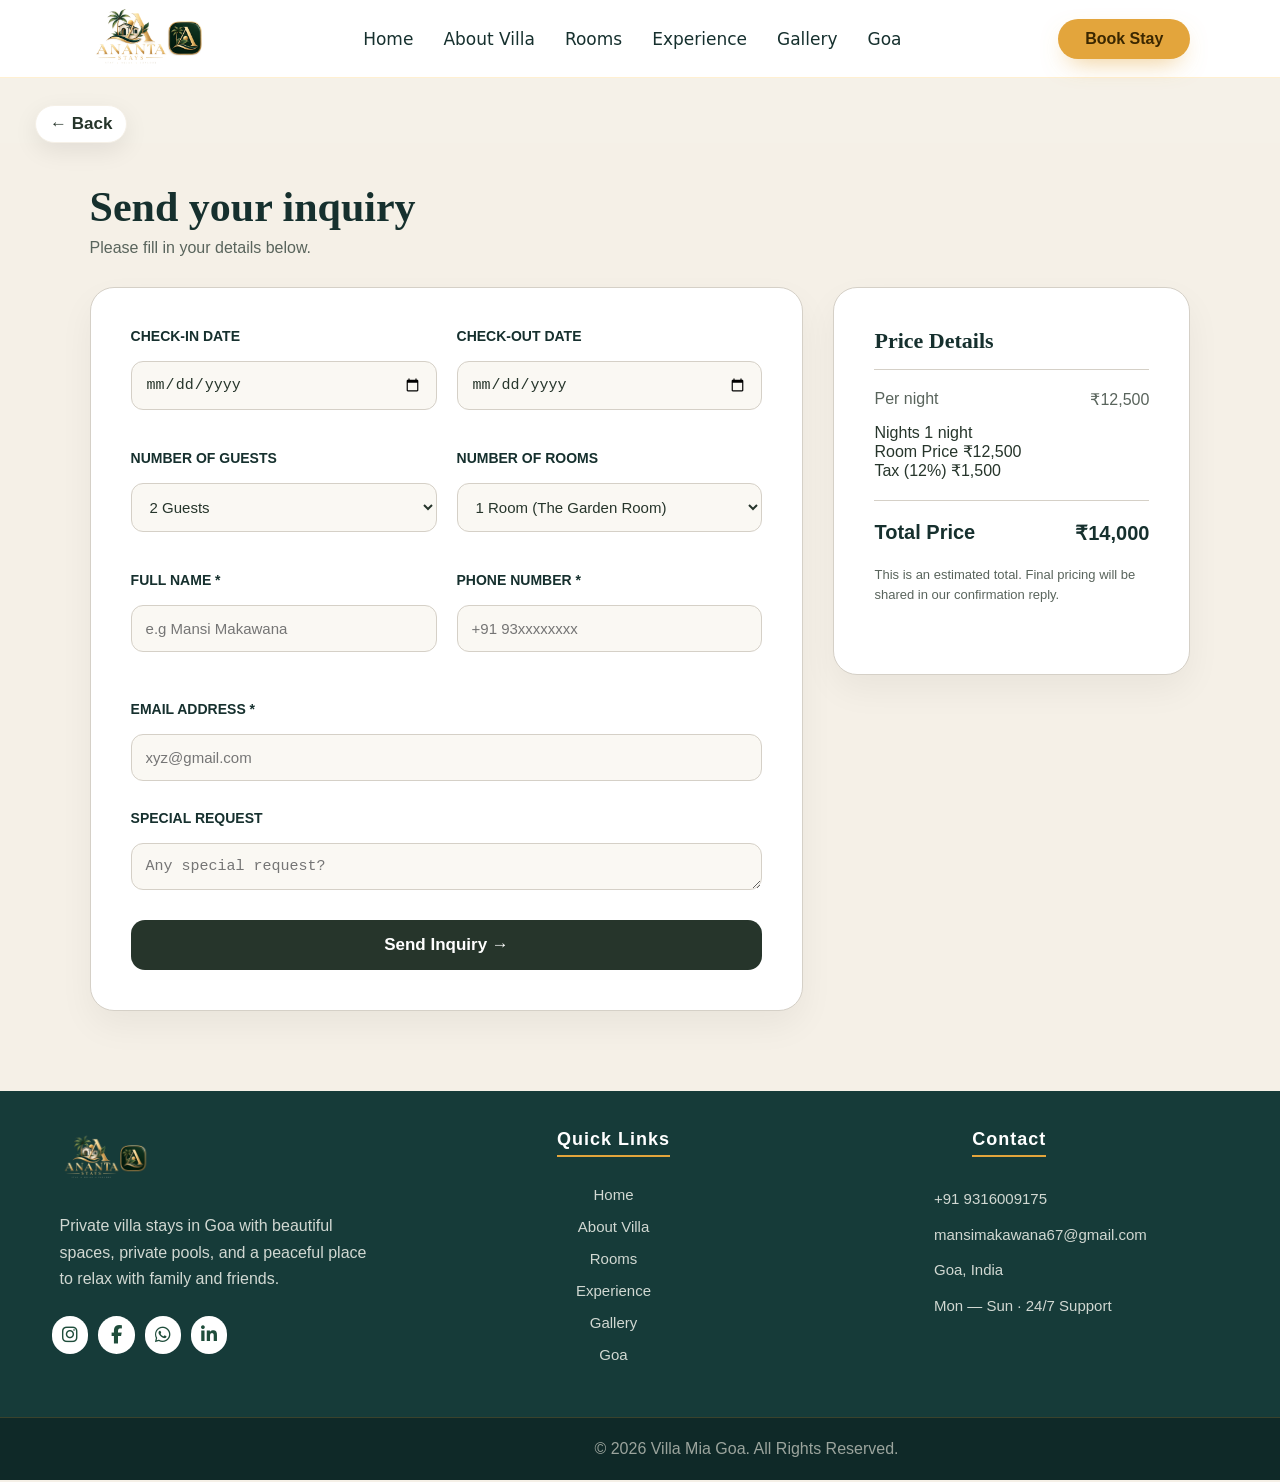
==== booking.html @ 7bd2b49d "link" ====
<!DOCTYPE html>
<html lang="en">

<head>
    <meta charset="UTF-8">
    <meta name="viewport" content="width=device-width, initial-scale=1.0">
    <link rel="stylesheet" href="https://cdnjs.cloudflare.com/ajax/libs/font-awesome/6.5.2/css/all.min.css">
    <link rel="stylesheet" href="style.css">
    <title>Booking</title>
    <style>
        body {

            background-color: F5F1E8;


        }

        .back {
            background-color: var(--color6);
            color: var(--color2);
            font-weight: bold;
            margin: 0px 25px;
            font-size: 17px;
            display: inline-flex;
            gap: 6px;
            padding: 8px 14px;
            border-radius: 100px;
            border: 1px solid var(--color1);
            box-shadow: 0 8px 25px rgba(0, 0, 0, 0.08);
            transition: 0.3s ease;
            margin: 27px 35px 0 35px;

        }

        .back:hover {
            transform: translateY(-4px);
        }


        .inquiry {
            display: grid;
            grid-template-columns: 2fr 1fr;
            gap: 30px;
        }

        .inquiry-con {

            max-width: 1400px;
            margin: 40px auto 80px;
            padding: 0 7%;
        }

        .inquiry-con h2 {
            font-family: Georgia, serif;
            font-size: 42px;
            color: var(--color24);
            margin-bottom: 8px;
        }

        .inquiry-con p {
            color: var(--color5);
            font-size: 16px;
            padding-bottom: 30px;
        }

        .right,
        .inquiry-btn {
            background: var(--color6);
            padding: 40px;
            border-radius: 24px;
            border: 1px solid var(--color17);
            box-shadow: 0 15px 35px rgba(0, 0, 0, 0.05);
            box-sizing: border-box;
        }

        .form-btn {
            display: grid;
            grid-template-columns: 1fr 1fr;
            gap: 20px;
            margin-bottom: 20px;
            /* align-items: start; */
        }


        .form-group {
            display: flex;
            flex-direction: column;
            gap: 8px;
            margin-bottom: 20px;
        }

        .form-group label {
            font-size: 14px;
            font-weight: 600;
            color: var(--color24);
            font-family: Inter, sans-serif;
        }

        .form-group input,
        .form-group select,
        .form-group textarea {
            width: 100%;
            padding: 14px;
            border: 1px solid var(--color17);
            background: var(--color18);
            border-radius: 12px;
            font-size: 15px;
            outline: none;
            color: var(--color2);
            box-sizing: border-box;
        }

        .submit-btn {
            width: 100%;
            padding: 15px;
            background-color: var(--color2);
            color: white;
            border: none;
            border-radius: 14px;
            font-size: 17px;
            font-weight: 700;
            cursor: pointer;
            transition: 0.3s;
            margin-top: 10px;
        }

        .submit-btn:hover {
            background-color: var(--color27);
        }

        .right h3 {
            font-family: Georgia, serif;
            font-size: 22px;
            color: var(--color24);
            margin-bottom: 20px;
            border-bottom: 1px solid var(--color17);
            padding-bottom: 15px;

        }

        .price-btn {
            display: flex;
            justify-content: space-between;
            margin-bottom: 15px;
            font-size: 16px;
            color: var(--color5);
        }

        .price-total {
            display: flex;
            justify-content: space-between;
            margin-top: 20px;
            padding-top: 20px;
            border-top: 1px solid var(--color17);
            font-size: 20px;
            font-weight: 700;
            color: var(--color24);
        }
    </style>
</head>


<body>
    <nav>
        <!-- ==========Navbar=========== -->
        <div class="logo">
            <img src="image/logo.png" alt="">
        </div>
        <ul>

            <li><a href="#home">Home</a></li>
            <li><a href="#story">About Villa</a></li>
            <li><a href="#room">Rooms</a></li>
            <li><a href="#experience">Experience</a></li>
            <li><a href="#gallery">Gallery</a></li>
            <li><a href="#goa">Goa</a></li>

        </ul>

        <a href="#booking" class="book-btn">
            Book Stay
        </a>

    </nav>

    <div style="background-color:#F5F1E8;;">
        <a class="back" href="javascript:history.back()">←
            Back</a>
    </div>
    <!-- <a href="javascript:history.back()"
        style="text-decoration: none; color: var(--color26); font-weight: bold; font-family: Inter, sans-serif;">
        ← Back
    </a> -->
    <section class="inquiry-con">
        <h2>Send your inquiry</h2>
        <p>Please fill in your details below.</p>
        <div class="inquiry">
            <div class="inquiry-btn">
                <form class="booking-btn">
                    <div class="form-btn">
                        <div class="form-group">
                            <label>Check-in date</label>
                            <input type="date" id="checkin" name="checkin">
                        </div>

                        <div class="form-group">
                            <label>Check-out date</label>
                            <input type="date" id="checkout" name="checkout">
                        </div>

                    </div>

                    <div class="form-btn">

                        <div class="form-group">
                            <label>Number of guests</label>
                            <select id="guests">
                                <option>1 Guest</option>
                                <option selected>2 Guests</option>
                                <option>3 Guests</option>
                                <option>4 Guests</option>
                            </select>
                        </div>
                        <div class="form-group">
                            <label>Number of rooms</label>

                            <select id="rooms">
                                <option value="garden" selected>1 Room (The Garden Room)</option>
                                <option value="pool">Private Pool & Garden</option>
                                <option value="villa">Romini Luxe Villa</option>
                            </select>
                        </div>
                    </div>

                    <div class="form-btn">
                        <div class="form-group">
                            <label>Full Name *</label>
                            <label><input id="name" type="text" placeholder="e.g Mansi Makawana"></label>
                        </div>
                        <div class="form-group">
                            <label>Phone Number *</label>
                            <label><input id="phone" type="text" placeholder="+91 93xxxxxxxx"></label>
                        </div>
                    </div>


                    <div class=" form-group">
                        <label>Email Address *</label>
                        <label><input id="mail" type="text" placeholder="xyz@gmail.com"></label>
                    </div>


                    <div class="form-group">
                        <label>Special Request</label>
                        <textarea id="request" rows="1" placeholder="Any special request?"></textarea>
                    </div>
                    <button type="submit" class="submit-btn booking-submit">Send Inquiry →</button>
                    <!-- <button type="submit" class="booking-submit"> -->
                    <!-- Send Inquiry → -->
                    <!-- <i class="fa-solid fa-arrow-right"></i> -->
                    </button>
                </form>

            </div>



            <div>
                <div class="right">
                    <h3>Price Details</h3>

                    <div class="price-btn">
                        <span>Per night</span>
                        <span id="per-night-price">₹12,500</span>
                    </div>

                    <div class="price-line">
                        <span>Nights</span>
                        <span>1 night</span>
                    </div>
                    <div class="price-line">
                        <span>Room Price</span>
                        <span id="subtotal-price">₹12,500</span>
                    </div>

                    <div class="price-line">
                        <span>Tax (12%)</span>
                        <span id="tax-price">₹1,500</span>
                    </div>

                    <div class="price-total">
                        <span>Total Price</span>
                        <span id="total-price" style="color:var(--color24);">₹14,000</span>
                    </div>

                    <p style="font-size: 13px; color: var(--color5); margin-top: 20px; line-height: 1.5;">
                        This is an estimated total. Final pricing will be shared in our confirmation reply.
                    </p>

                </div>
            </div>

    </section>



    <footer class="site-footer">
        <div class="footer-container">

            <div class="footer-col">
                <img src="image/logo.png" alt="" class="lo">

                <p style="padding: 1% 0 0 10%; line-height:1.65; font-size: 16px; width: 92%; text-align: start;">
                    Private villa stays in Goa with beautiful spaces, private pools, and a peaceful place to relax with
                    family and friends.</p>
                <div class="icon">
                    <a href="#"><i class="fa-brands fa-instagram"></i></a>
                    <a href="#" style="padding: 10px 13px;"><i class="fa-brands fa-facebook-f"></i></a>
                    <a href="#"><i class="fa-brands fa-whatsapp"></i></a>
                    <a href="#"><i class="fa-brands fa-linkedin-in"></i></a>
                </div>
            </div>





            <div class="footer-col">
                <h4>Quick Links</h4>
                <ul>
                    <li><a href="#home">Home</a></li>
                    <li><a href="#story">About Villa</a></li>
                    <li><a href="#room">Rooms</a></li>
                    <li><a href="#experience">Experience</a></li>
                    <li><a href="#gallery">Gallery</a></li>
                    <li><a href="#goa">Goa</a></li>
                </ul>
            </div>

            <div class="footer-col">
                <h4>Contact</h4>

                <p style="padding-top: 13px;"> +91 9316009175</p>
                <p> mansimakawana67@gmail.com</p>
                <p> Goa, India</p>
                <p>Mon — Sun · 24/7 Support</p>
            </div>
        </div>

        <div class="footer-bottom">
            <p>&copy; 2026 Villa Mia Goa. All Rights Reserved.</p>
        </div>
    </footer>
    <script src="script.js"></script>
    <script>
        const roomSelect = document.getElementById('rooms');
        const perNightEl = document.getElementById('per-night-price');
        const subtotalEl = document.getElementById('subtotal-price');
        const taxEl = document.getElementById('tax-price');
        const totalEl = document.getElementById('total-price');
        function updatePrice(type) {

            let price = 12500;
            let tax = 1500;
            let total = 14000;

            if (type === 'pool') {
                price = 16500;
                tax = 1980;
                total = 18480;
                roomSelect.value = 'pool';
            } else if (type === 'villa') {
                price = 22000;
                tax = 2640;
                total = 24640;
                roomSelect.value = 'villa';
            } else {
                roomSelect.value = 'garden';
            }
            perNightEl.innerText = '₹' + price.toLocaleString('en-IN');
            subtotalEl.innerText = '₹' + price.toLocaleString('en-IN');
            taxEl.innerText = '₹' + tax.toLocaleString('en-IN');
            totalEl.innerText = '₹' + total.toLocaleString('en-IN');
        }
        const urlParams = new URLSearchParams(window.location.search);
        const roomType = urlParams.get('room');
        if (roomType) {
            updatePrice(roomType);
        }
        roomSelect.addEventListener('change', function () {
            updatePrice(this.value);
        });
    </script>
</body>

</html>
---- style.css ----
:root {
       --color1: #f5f0e7;
       /* --color1: #ddd8ce; */
       --color2: #26352b;
       --color3: inherit;
       --color4: #fff0d2;
       --color5: #59645c;
       --color6: white;
       --color7: #075f60;

       --color8: rgb(242, 193, 78);
       --color9: #d1d8d2;
       --color10: #0f2928;
       --color11: #9ba49d;
       --color12: #687269;
       --color13: #aeb7af;
       --color14: #cbd1cb;
       --color15: #d8cdbb;
       --color16: #566056;
       --color17: #d5d0c7;
       --color18: #faf8f3;
       --color19: #18221c;
       --color20: #b9c1ba;
       --color21: #465047;
       --color22: #89938b;

       --color23: rgb(255, 255, 255);
       --color24: rgb(22, 48, 46);
       --color25: rgb(58, 39, 0);
       --color26: #e3a53c;
       --color27: #0D7377;
       --color28: #163b39;
       --color29: rgba(227, 165, 60, .7);
       --color30: #f5ecdc;
       --color31: #1f4d3b;
       --color32: #10B981;
       --color33: #E8DFC9;
       --Weight1: 500;
       --Weight2: 700;
       --Weight3: 600;
       --Weight4: 400;



   }

   * {
       margin: 0;
       padding: 0;
       box-sizing: border-box;

   }

   html {
       scroll-behavior: smooth;
   }

   body {
       font-family: Arial, sans-serif;
       background: var(--color1);
       color: var(--color2);
   }

   /* ======================================================= */
   img {
       width: 100%;
       display: block;
       object-fit: cover;
   }

   a {
       text-decoration: none;
       color: var(--color24);

   }

   nav {
       height: 78px;
       display: flex;
       align-items: center;
       justify-content: space-between;
       padding: 0 7%;
       background: var(--color6);
       border-bottom: 1px solid var(--color4);
       position: relative;
       position: sticky;
       top: 0;
       z-index: 1000;
   }

   .logo {
       font-family: Georgia, serif;
       font-size: 25px;
       letter-spacing: 2px;
   }

   nav ul {
       display: flex;
       gap: 30px;
       list-style: none;

   }

   nav ul a {
       font-size: 17px;
       font-weight: 500;
       transition: 0.3s;
       font-family: Inter, system-ui, sans-serif;

   }

   nav ul a:hover {
       opacity: 0.55;
   }

   .logo {
       width: 117px;
   }

   /* ======================================================= */
   .book-btn {
       display: inline-block;
       padding: 11px 27px;
       border-radius: 20px;
       /* background: #26352b; */
       color: var(--color25);
       font-family: Inter, sans-serif;
       font-size: 16px;
       font-weight: var(--Weight2);
       box-shadow: 0 10px 26px -10px var(--color29);
       background-color: var(--color26);
       transition: 0.3s ease;
   }

   .book-btn:hover {
       transform: translateY(-5px);
   }



   .small {
       font-size: 15px;
       color: var(--color);
       padding: 7px 20px 39px;
       font-style: normal;
       font-family: Inter, system-ui, sans-serif;
       font-weight: var(--Weight2);

   }

   /* .small {
       font-size: 11px;
       letter-spacing: 3px;
   } */

   .hero {
       height: 600px;
       background-size: cover;
       background-position: center bottom;
       background-repeat: no-repeat;
       margin: 39px 40px;
       border-radius: 26px;
       background: linear-gradient(180deg, rgba(6, 46, 48, .30), rgba(6, 46, 48, .74)),
           url(image/img1.avif);
       padding: 80px 72px;



   }

   .left {
       /* background-image: url(image/logo.png); */
       /* min-height: 650px; */
       /* padding: 70px 7%; */
       align-items: center;

       /* gap: 60px; */
   }

   .hero h1 {

       font-family: Fraunces, Georgia, serif;
       font-style: normal;
       font-size: clamp(50px, 6vw, 68px);
       line-height: 1.03;
       color: var(--color23);
       font-weight: var(--Weight3);

   }

   .hero h1 span {
       font-family: Fraunces, Georgia, serif;
       font-style: italic;
       font-weight: var(--Weight3);
       color: var(--color8);
   }

   .hero p {
       font-family: Inter, system-ui, sans-serif;
       font-style: normal;
       max-width: 470px;
       color: #d0ded5;
       /* line-height: 1.8; */
       margin-bottom: 30px;
       line-height: 32px;
       font-size: 20px;
       padding: 20px;
       font-weight: var(--Weight4);
   }

   /* ================================================= */
   .booking {
       padding: 100px 7%;
   }

   .booking h2 {

       font-size: 48px;
       font-weight: var(--Weight4);
       margin: 15px 0 40px;

   }

   .booking1 {
       background: var(--color23);
       padding: 20px 35px;
       display: grid;
       grid-template-columns: 1fr 1fr 1fr 1fr auto;
       gap: 15px;
       align-items: end;
       box-shadow: 0 15px 35px rgba(0, 0, 0, 0.06);
       border-radius: 20px;
       width: 73%;
   }

   .booking-btn label {
       display: block;
       font-size: 15px;
       /* letter-spacing: 2px; */
       text-transform: uppercase;
       margin-bottom: 9px;
       color: var(--color24);
       font-family: Inter, system-ui, sans-serif;
       font-style: normal;

   }

   .booking-btn input,
   .booking-btn select {
       width: 100%;
       padding: 13px;
       border: 1px solid var(--color17);
       background: var(--color18);
   }

   .booking-submit {
       padding: 13px 20px;
       background-color: var(--color26);
       color: var(--color25);
       border: none;
       cursor: pointer;
       font-size: 17px;
       font-family: Inter, sans-serif;
       font-style: normal;
       font-weight: var(--Weight1);

   }

   /* =============================================================================================== */
   /* .story {
       min-height: 650px;
       padding: 70px 5%;
       display: flex;
       align-items: center;
       gap: 60px;
       width: 100%;
       height: 100%;
       background: var(--color6);
       padding: 50px 5%;
       margin-top: 10%;
   } */

   .discover {
       display: inline-block;
       padding: 14px 28px;
       background: var(--color2);
       color: var(--color6);
       font-size: 13px;
   }

   /* 
   #story {
       background: var(--color6);
       padding: 50px 5%;
       margin-top: 10%;
   } */

   .story {
       width: 70%;

       /* max-width: 1400px; */
       height: 400px;
       margin: 0 auto;
       display: flex;

       /* grid-template-columns: 1fr 1fr; */
       background: var(--color23);
       border: 1px solid var(--color4);
       border-radius: 30px;
       overflow: hidden;
       box-shadow: 0 18px 45px rgba(38, 53, 43, 0.08);
   }

   .story-text {
       padding: 60px 18px 60px 58px;
       display: flex;
       flex-direction: column;
       justify-content: center;
       align-items: flex-start;
   }

   .right h2 {
       font-family: Fraunces, Georgia, serif;
       font-size: 40px;
       line-height: 44px;
       font-weight: normal;
       margin: 0 0 28px;
       max-width: 580px;
       font-style: normal;
       font-weight: var(--Weight3);
   }

   .p1 {
       color: var(--color5);
       line-height: 1.9;
       margin-bottom: 18px;
       font-weight: var(--Weight4);
       margin-bottom: 16px;
       max-width: 517px;
   }

   .story-image {
       width: 530px;
       /* height: 100%; */
       /* overflow: hidden; */
   }

   .story-image img {
       width: 100%;
       height: 100%;

       display: block;

       object-fit: cover;

       transition: transform 0.7s ease;
   }

   .story:hover .story-image img {
       transform: scale(1.04);
   }


   .story-link {
       display: inline-block;
       padding: 11px 27px;
       border-radius: 20px;
       color: var(--color6);
       font-family: Inter, sans-serif;
       font-size: 16px;
       font-weight: var(--Weight2);
       background-color: var(--color27);
       transition: 0.3s ease;
   }

   .story-link:hover {
       transform: translateY(-5px);
   }

   /* ============================================================= */
   .image-strip {
       width: 100%;
       max-width: 1550px;
       margin: 80px auto 0;
       padding: 0 5%;

       display: grid;
       grid-template-columns: repeat(3, 1fr);
       gap: 24px;

       box-sizing: border-box;
   }

   .image-strip img {
       width: 100%;
       height: 355px;

       display: block;
       object-fit: cover;

       border-radius: 20px;

       transition: transform 0.4s ease;
   }

   .image-strip img:hover {
       transform: translateY(-6px);
   }

   /* ================================================== */
   .experience {
       background: var(--color30);
       padding: 80px 7%;
   }

   .experience h2 {
       font-family: Georgia, serif;
       color: var(--color28);
       font-size: 52px;
       line-height: 1.1;
       font-weight: var(--Weight3);
       margin: 0 0 70px;

   }

   .grid-btn {
       display: grid;
       grid-template-columns: repeat(4, 1fr);
       gap: 24px;
       border: none;
   }

   .first {
       min-height: 231px;
       padding: 32px 16px 30px 23px;

       background: var(--color6);

       border: 1px solid var(--color1);
       border-radius: 20px;

       display: flex;
       flex-direction: column;

       box-sizing: border-box;

       transition: all 0.3s ease;
   }

   .first:hover {
       transform: translateY(-6px);
       box-shadow: 0 15px 30px rgba(38, 53, 43, 0.10);
   }

   .number {
       width: 62px;
       height: 62px;
       margin: 0 0 25px;
       /* background: var(--color4); */
       border-radius: 16px;
       display: flex;
       align-items: center;
       justify-content: center;
       color: var(--color7);
       font-size: 20px;

       box-shadow: 0 2px 8px rgba(0, 0, 0, 0.23);
   }

   .mix-btn {
       display: flex;
       gap: 20px;
   }

   .mix-btn h3 {
       padding-top: 18px;
   }

   .first h3 {
       font-family: Fraunces, Georgia, serif;
       color: var(--color28);
       font-style: normal;
       font-size: 21px;
       line-height: 1.2;

       font-weight: var(--Weight3);

       margin: 0 0 12px;
   }

   .first p {
       color: var(--color28);
       line-height: 25px;
       font-size: 19px;
       font-weight: var(--Weight4);
       font-family: Inter, system-ui, sans-serif;
       font-style: normal;
   }



   /* ====================================================================== */
   .rooms {
       padding: 42px 7%;
       background: var(--color24);
       color: var(--color6);
   }

   .rooms h1 {
       font-family: Georgia, serif;
       font-size: 50px;
       font-weight: normal;
       margin: 18px 0 55px;
   }

   .room-grid-container {
       display: grid;
       grid-template-columns: repeat(3, 1fr);
       gap: 30px;
   }

   .con {
       display: flex;
       flex-direction: column;
       background: var(--color6);
       border-radius: 20px;
       overflow: hidden;
       color: var(--color2);
       min-height: auto;
       border: none;
       padding: 0;
       transition: transform 0.3s ease, box-shadow 0.3s ease;
   }

   .con:hover {
       transform: translateY(-8px);
       box-shadow: 0 20px 40px rgba(0, 0, 0, 0.3);
   }

   .left1 {
       height: 250px;
       width: 100%;
   }

   .left1 img {
       height: 100%;
       width: 100%;
       border: none;
       transition: transform 0.6s cubic-bezier(0.25, 1, 0.5, 1);
   }

   .con:hover .left1 img {
       transform: scale(1.08);
   }

   .right1 {
       padding: 25px;
       flex-grow: 1;
   }



   .right1 h3 {
       font-family: Georgia, serif;
       font-size: 26px;
       font-weight: normal;
       margin-bottom: 15px;
       color: var(--color24);
   }

   .right1 p {
       color: var(--color5);
       line-height: 1.6;
       margin-bottom: 15px;
       font-size: 14px;
   }

   .price {
       font-weight: 600;
       color: var(--color2);
       margin: 15px 0;
   }

   .room-btn {
       display: inline-block;
       border: 1px solid var(--color24);
       padding: 10px 20px;
       font-size: 13px;
       color: var(--color6);
       background-color: var(--color24);
       border-radius: 25px;
       transition: all 0.3s ease;
   }

   .room-btn:hover {
       background-color: var(--color26);

       color: var(--color25);

       border-color: var(--color26);
       transform: translateY(-2px);
   }

   /* ======================================================= */

   .line {
       padding: 89px 7%;
       text-align: center;
       background-color: var(--color33);
       border-top: 4px solid var(--color10);
       border-bottom: 4px solid var(--color10);
       ;
       border-radius: 100px;
       margin: 4% 4%;
       width: 90%;
   }

   .line h2 {
       max-width: 950px;
       margin: auto;
       font-family: Georgia, serif;
       font-size: clamp(38px, 5vw, 65px);
       line-height: 1.15;
       font-weight: normal;
   }

   .par {
       padding-top: 40px;
       font-size: 17px;
       width: 34%;
       margin: 0 31% 0;
   }

   /* ======================================================= */
   .gallery {
       padding: 60px 7% 100px;
       background: var(--color1);
   }

   .gallery2 {
       text-align: center;
       margin-bottom: 45px;
   }

   .gallery h2 {
       font-family: Georgia, serif;
       font-size: 52px;
       font-weight: normal;
       margin: 12px 0 0;
       color: var(--color24);
   }

   .gallery-grid {
       display: grid;

       grid-template-columns: 1.4fr 1fr 1fr;
       grid-template-rows: 230px 230px;

       gap: 16px;

       max-width: 1400px;
       margin: 0 auto;
   }

   .gallery-card {
       position: relative;

       overflow: hidden;

       border-radius: 18px;

       cursor: pointer;

       box-shadow: 0 10px 30px rgba(22, 48, 46, 0.08);
   }

   .gallery-image {
       width: 100%;
       height: 100%;

       display: block;

       object-fit: cover;

       transition: transform 0.6s cubic-bezier(0.25, 1, 0.5, 1);
   }

   .gallery-card:hover .gallery-image {
       transform: scale(1.07);
   }

   .gallery-large {
       grid-row: span 2;
   }

   .gallery-overlay {
       position: absolute;

       inset: 0;
       background: rgba(22, 48, 46, 0.4);

       display: flex;

       align-items: center;
       justify-content: center;

       opacity: 0;

       transition: opacity 0.35s ease;
   }

   .gallery-card:hover .gallery-overlay {
       opacity: 1;
   }

   .gallery-overlay i {
       color: var(--color6);
       font-size: 20px;

       background: rgba(0, 0, 0, 0.4);

       padding: 12px;

       border-radius: 50%;

       transform: scale(0.6);

       transition:
           transform 0.35s cubic-bezier(0.25, 1, 0.5, 1);
   }

   .gallery-card:hover .gallery-overlay i {
       transform: scale(1);
   }


   /* ======================================================= */

   .site-footer {
       background-color: var(--color28);
       padding-top: 3%;
       width: 100%;

   }


   .footer-container {
       display: flex;
       flex-wrap: wrap;
       justify-content: space-between;
       /* gap: 30px; */
       max-width: 1500px;
       margin: 0 auto;
       padding: 0 73px 40px 20px;
   }

   .footer-col {
       flex: 1;
       min-width: 240px;
       text-align: center;
   }



   .footer-col h3,
   .footer-col h4 {
       color: var(--color6);
       font-weight: 600;
       margin-bottom: 16px;
       letter-spacing: 1px;
   }

   .footer-col h3 {
       font-size: 20px;
   }

   .footer-col h4 {
       font-size: 18px;
       border-bottom: 2px solid var(--color26);

       display: inline-block;
       padding-bottom: 5px;
   }

   .footer-col p {
       font-size: 15px;
       line-height: 1.7;
       margin-bottom: 10px;
       color: var(--color9);
       display: flex;

       align-items: center;
       padding: 0 0% 0 31%;
       /* align-items: flex-start; */

   }


   .lo {
       width: 90px;
       /* margin: 20px; */
       margin-left: 10%;
       padding-bottom: 20px;

   }

   .icon {
       display: flex;
       gap: 10px;
       /* padding-top: 5%; */
       text-align: center;
       margin: 23px 32px;

   }

   .icon a {
       background: var(--color6);
       color: var(--color31);
       font-size: 18px;
       padding: 10px;
       border-radius: 20px;
       display: flex;
       align-items: center;
       justify-content: center;
   }

   .icon a:hover {
       color: var(--color32);

   }

   .footer-col ul {
       display: flex;
       flex-direction: column;
       gap: 14px;
       list-style: none;
       padding: 13px 0;
       margin: 0;
       align-items: center;

   }

   .footer-col ul li a {
       color: var(--color9);
       text-decoration: none;
       font-size: 15px;
       transition: color 0.3s;
   }

   .footer-col ul li a:hover {
       color: var(--color26);
   }

   .footer-bottom {

       background-color: var(--color10);


       font-size: 16px;
       border-top: 1px solid rgba(227, 165, 60, 0.2);
       padding: 22px 16px 22px 229px;
       color: var(--color11);
       text-align: center;
   }

   /* .footer-bottom p {
       margin: 0;
   } */



   @media (max-width: 1100px) {
       .booking1 {
           grid-template-columns: 1fr 1fr;
       }

       .grid-btn {
           grid-template-columns: repeat(2, 1fr);
       }

       .par {
           width: 84%;
           margin: 0 11% 0;
       }



   }

   @media (max-width: 850px) {
       body {
           overflow-x: hidden;
       }

       .hero {
           margin: 15px;
           padding: 30px 20px;
           height: auto;
       }

       .booking1 {
           width: 100%;
           max-width: 100%;
           margin: 0 auto;
           padding: 20px;
           box-sizing: border-box;
       }

       img,
       .story,
       .image-strip,
       .con,
       .first {
           max-width: 100%;
           box-sizing: border-box;
       }

       nav {
           padding: 0 5%;
       }

       nav ul {
           display: none;
       }

       .hero {
           margin: 20px;
           padding: 50px 30px;
       }

       .hero h1 {
           font-size: 42px;
       }

       .story {
           display: flex;
           flex-direction: column;
           width: 100%;
           height: auto;
           padding: 30px 20px;
           box-sizing: border-box;
       }

       .story-image {
           width: 100%;
           height: 280px;

           overflow: hidden;
           border-radius: 15px;
       }

       .story-image img {
           width: 100%;
           height: 100%;
           object-fit: cover;
       }

       .image-strip {
           grid-template-columns: 1fr;
           width: 95%;
       }

       .story-text {
           padding: 10px 0;
           width: 100%;
       }

       .image-strip img {
           height: 280px;
       }

       .room-grid-container {
           display: flex;
           overflow-x: auto;
           gap: 18px;
           padding-bottom: 5%;
       }

       .room-grid-container::-webkit-scrollbar {
           height: 5px;
       }

       .room-grid-container::-webkit-scrollbar-thumb {
           background: var(--color1);
           border-radius: 10px;
       }

       .room-grid-container::-webkit-scrollbar-track {
           background: rgba(241, 240, 240, 0.05);
           border-radius: 10px;
       }



       .room-grid-container .con {
           min-width: 300px;
       }

       .gallery-grid,
       .image-strip {
           display: flex;
           flex-direction: row;
           overflow-x: auto;
           overflow-y: hidden;
           gap: 16px;
           padding: 10px 5px 20px 5px;
           scroll-snap-type: x mandatory;
           /* -webkit-overflow-scrolling: touch; */
           /* width: 100%; */
       }

       .gallery-grid .gallery-card,
       .image-strip img {
           flex: 0 0 280px;
           width: 280px;
           height: 320px;
           object-fit: cover;
           scroll-snap-align: start;
           border-radius: 18px;
       }

       .gallery-grid::-webkit-scrollbar,
       .image-strip::-webkit-scrollbar {
           height: 6px;
       }

       .gallery-grid::-webkit-scrollbar-thumb,
       .image-strip::-webkit-scrollbar-thumb {
           background: var(--color26);
           border-radius: 10px;
       }

       .gallery-grid::-webkit-scrollbar-track,
       .image-strip::-webkit-scrollbar-track {
           background: rgba(0, 0, 0, 0.05);
           border-radius: 10px;
       }

       .gallery-large {
           grid-column: span 2;
           grid-row: span 1;
       }
   }

   @media (max-width: 600px) {
       .booking1 {
           grid-template-columns: 1fr;
           padding: 20px;
       }

       .grid-btn,
       .gallery-grid {
           grid-template-columns: 1fr;
       }

       /* .room-grid-container {
           display: flex;
           overflow-x: auto;
           gap: 18px;
       }

       .room-grid-container .con {
           min-width: 300px;
       } */

       .gallery-large {
           grid-column: span 1;
       }

       .hero {
           margin: 15px;
           padding: 35px 20px;
           min-height: 500px;
       }

       .hero h1 {
           font-size: 34px;
       }

       .hero p {
           font-size: 15px;
           line-height: 24px;
       }

   }

   @media (max-width: 600px) {

       .site-footer {
           padding-top: 35px;
       }

       .footer-container {
           flex-direction: column;
           align-items: center;
           gap: 35px;
           padding: 0 20px 35px;
       }

       .footer-col {
           width: 100%;
           min-width: unset;
           text-align: center;
       }

       .footer-col:first-child p {
           padding: 0 !important;
           width: 100% !important;
           text-align: center !important;
           justify-content: center;
       }

       .lo {
           width: 90px;
           margin: 0 auto;
           display: block;
       }

       .icon {
           justify-content: center;
           margin: 20px 0 0;
       }

       .footer-col ul {
           padding: 10px 0;
           align-items: center;
       }

       .footer-col p {
           padding: 0 !important;
           justify-content: center;
           text-align: center;
       }

       .footer-bottom {
           padding: 18px 10px;
           font-size: 14px;
       }

   }

   /* ========================== */
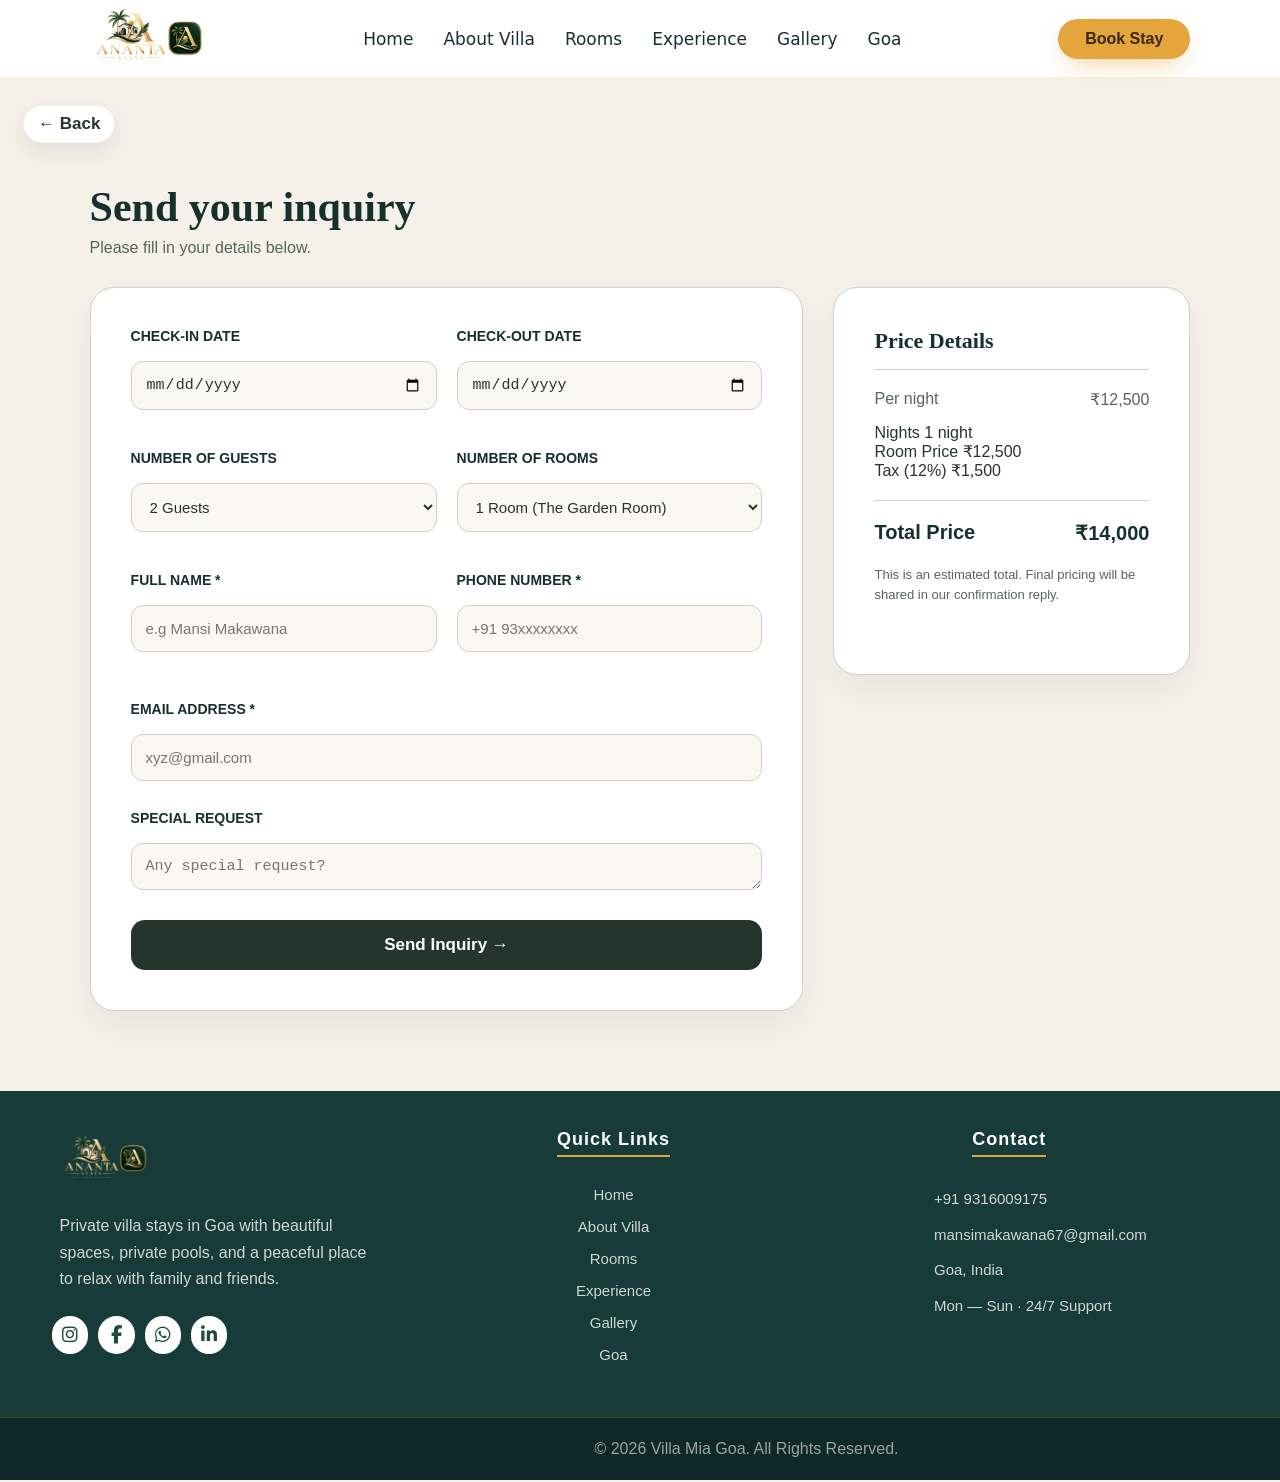
==== commit c690ce1e: "link" ====
--- a/booking.html
+++ b/booking.html
@@ -10,7 +10,7 @@
     <style>
         body {
 
-            background-color: F5F1E8;
+            background-color: #F5F1E8;
 
 
         }
@@ -28,7 +28,7 @@
             border: 1px solid var(--color1);
             box-shadow: 0 8px 25px rgba(0, 0, 0, 0.08);
             transition: 0.3s ease;
-            margin: 27px 35px 0 35px;
+            margin: 27px 35px 0 23px;
 
         }
 
@@ -155,6 +155,20 @@
             font-size: 20px;
             font-weight: 700;
             color: var(--color24);
+        }
+
+        @media (max-width: 900px) {
+            .inquiry {
+                grid-template-columns: 1fr;
+            }
+
+            .form-btn {
+                grid-template-columns: 1fr;
+            }
+
+            .inquiry-con {
+                padding: 0 4%;
+            }
         }
     </style>
 </head>
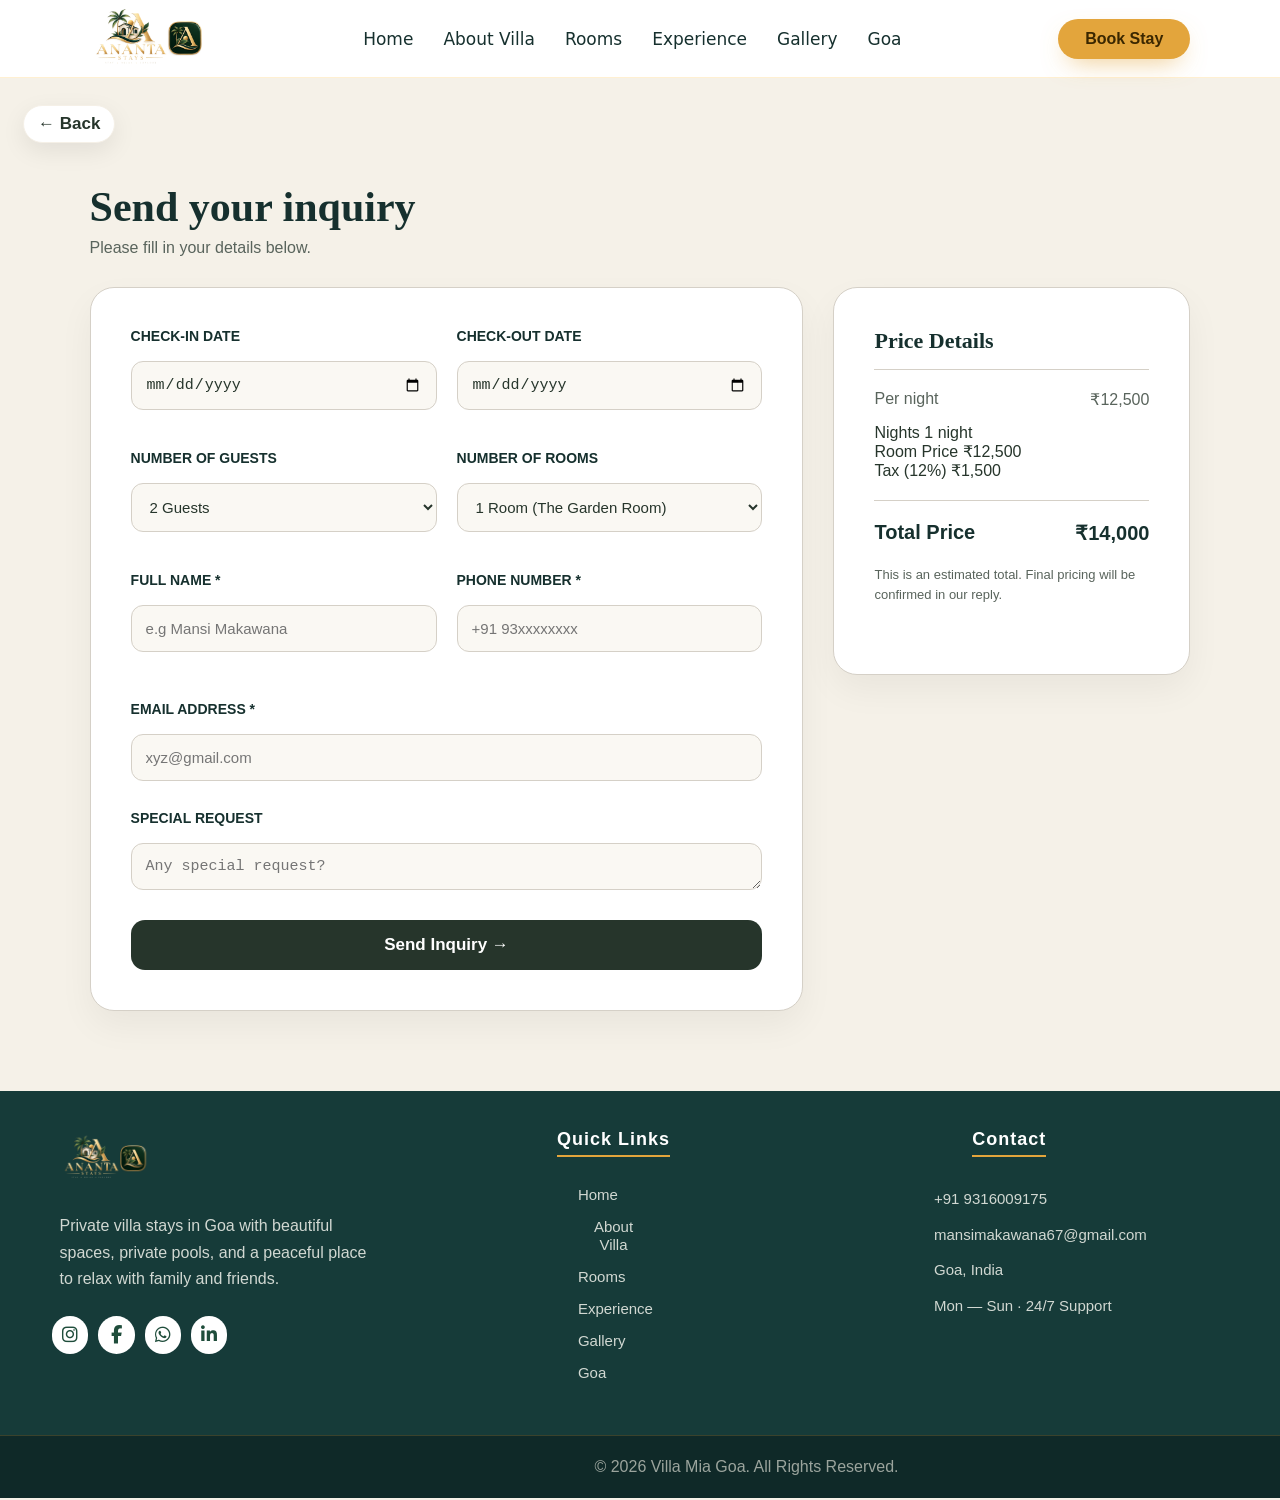
==== commit 40501c60: "link" ====
--- a/booking.html
+++ b/booking.html
@@ -172,7 +172,6 @@
         }
     </style>
 </head>
-
 
 <body>
     <nav>
@@ -269,9 +268,6 @@
                         <textarea id="request" rows="1" placeholder="Any special request?"></textarea>
                     </div>
                     <button type="submit" class="submit-btn booking-submit">Send Inquiry →</button>
-                    <!-- <button type="submit" class="booking-submit"> -->
-                    <!-- Send Inquiry → -->
-                    <!-- <i class="fa-solid fa-arrow-right"></i> -->
                     </button>
                 </form>
 
@@ -308,7 +304,7 @@
                     </div>
 
                     <p style="font-size: 13px; color: var(--color5); margin-top: 20px; line-height: 1.5;">
-                        This is an estimated total. Final pricing will be shared in our confirmation reply.
+                        This is an estimated total. Final pricing will be confirmed in our reply.
                     </p>
 
                 </div>
--- a/style.css
+++ b/style.css
@@ -825,7 +825,7 @@
    }
 
    .icon a:hover {
-       color: var(--color32);
+       color: var(--color11);
 
    }
 
@@ -836,7 +836,8 @@
        list-style: none;
        padding: 13px 0;
        margin: 0;
-       align-items: center;
+       align-items: flex-start;
+       margin: 0 41%;
 
    }
 
@@ -848,7 +849,7 @@
    }
 
    .footer-col ul li a:hover {
-       color: var(--color26);
+       color: var(--color11);
    }
 
    .footer-bottom {
@@ -1139,4 +1140,4 @@
 
    }
 
-   /* ========================== */+  
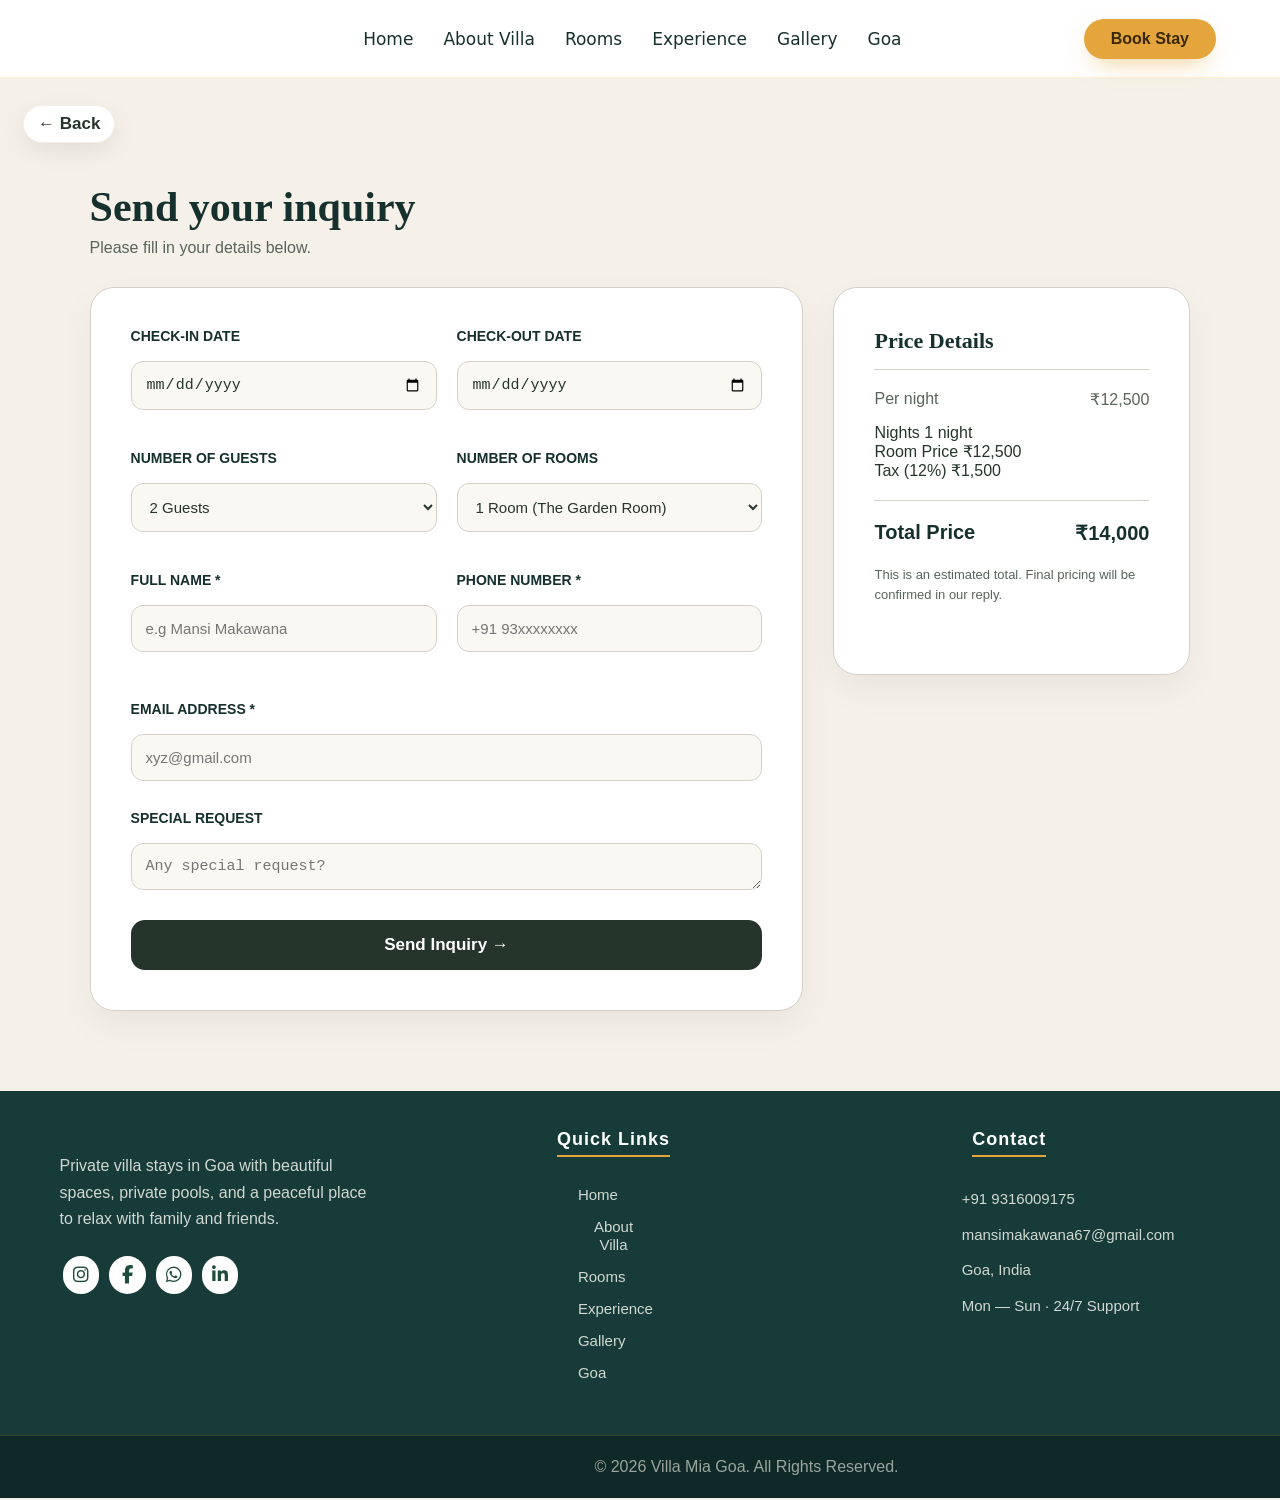
==== commit e1093e9a: "link" ====
--- a/booking.html
+++ b/booking.html
@@ -177,7 +177,7 @@
     <nav>
         <!-- ==========Navbar=========== -->
         <div class="logo">
-            <img src="image/logo.png" alt="">
+            <img src="image/logo.avif" alt="">
         </div>
         <ul>
 
@@ -318,7 +318,7 @@
         <div class="footer-container">
 
             <div class="footer-col">
-                <img src="image/logo.png" alt="" class="lo">
+                <img src="image/logo.avif" alt="" class="lo">
 
                 <p style="padding: 1% 0 0 10%; line-height:1.65; font-size: 16px; width: 92%; text-align: start;">
                     Private villa stays in Goa with beautiful spaces, private pools, and a peaceful place to relax with
--- a/style.css
+++ b/style.css
@@ -79,7 +79,7 @@
        display: flex;
        align-items: center;
        justify-content: space-between;
-       padding: 0 7%;
+       padding: 0 5%;
        background: var(--color6);
        border-bottom: 1px solid var(--color4);
        position: relative;
@@ -139,9 +139,9 @@
 
 
    .small {
-       font-size: 15px;
+       font-size: 24px;
        color: var(--color);
-       padding: 7px 20px 39px;
+       padding: 0px 0px 24px;
        font-style: normal;
        font-family: Inter, system-ui, sans-serif;
        font-weight: var(--Weight2);
@@ -312,7 +312,7 @@
    }
 
    .story-text {
-       padding: 60px 18px 60px 58px;
+       padding: 23px 18px 60px 58px;
        display: flex;
        flex-direction: column;
        justify-content: center;
@@ -410,7 +410,7 @@
    /* ================================================== */
    .experience {
        background: var(--color30);
-       padding: 80px 7%;
+       padding: 41px 7%
    }
 
    .experience h2 {
@@ -419,14 +419,16 @@
        font-size: 52px;
        line-height: 1.1;
        font-weight: var(--Weight3);
-       margin: 0 0 70px;
+
+       margin: 0 0 27px;
+
 
    }
 
    .grid-btn {
        display: grid;
        grid-template-columns: repeat(4, 1fr);
-       gap: 24px;
+       gap: 8px;
        border: none;
    }
 
@@ -501,7 +503,7 @@
 
    /* ====================================================================== */
    .rooms {
-       padding: 42px 7%;
+       padding: 21px 7%;
        background: var(--color24);
        color: var(--color6);
    }
@@ -510,7 +512,7 @@
        font-family: Georgia, serif;
        font-size: 50px;
        font-weight: normal;
-       margin: 18px 0 55px;
+       margin: 0px 0 27px;
    }
 
    .room-grid-container {
@@ -556,23 +558,27 @@
    .right1 {
        padding: 25px;
        flex-grow: 1;
+
    }
 
 
 
    .right1 h3 {
        font-family: Georgia, serif;
-       font-size: 26px;
+       font-size: 25px;
        font-weight: normal;
-       margin-bottom: 15px;
+       margin-bottom: 10px;
        color: var(--color24);
+       min-height: auto;
+
    }
 
    .right1 p {
        color: var(--color5);
        line-height: 1.6;
-       margin-bottom: 15px;
+       /* margin-bottom: 15px; */
        font-size: 14px;
+       min-height: auto;
    }
 
    .price {
@@ -632,6 +638,7 @@
    }
 
    /* ======================================================= */
+
    .gallery {
        padding: 60px 7% 100px;
        background: var(--color1);
@@ -646,7 +653,7 @@
        font-family: Georgia, serif;
        font-size: 52px;
        font-weight: normal;
-       margin: 12px 0 0;
+
        color: var(--color24);
    }
 
@@ -713,25 +720,36 @@
        opacity: 1;
    }
 
-   .gallery-overlay i {
-       color: var(--color6);
-       font-size: 20px;
-
-       background: rgba(0, 0, 0, 0.4);
-
-       padding: 12px;
-
-       border-radius: 50%;
-
-       transform: scale(0.6);
-
-       transition:
-           transform 0.35s cubic-bezier(0.25, 1, 0.5, 1);
-   }
-
-   .gallery-card:hover .gallery-overlay i {
-       transform: scale(1);
-   }
+   #imageP {
+       display: none;
+       position: fixed;
+       top: 0;
+       left: 0;
+       width: 100%;
+       height: 100%;
+
+       background-color: rgba(0, 0, 0, 0.85);
+       z-index: 1000;
+       align-items: center;
+       justify-content: center;
+   }
+
+   #imageP img {
+       max-width: 90%;
+       max-height: 90%;
+       object-fit: contain;
+   }
+
+   #imageP span {
+       position: absolute;
+       top: 20px;
+       right: 30px;
+       color: white;
+       font-size: 40px;
+       cursor: pointer;
+       z-index: 100000;
+   }
+
 
 
    /* ======================================================= */
@@ -790,8 +808,8 @@
        display: flex;
 
        align-items: center;
-       padding: 0 0% 0 31%;
-       /* align-items: flex-start; */
+       padding: 0 0% 0 38%
+           /* align-items: flex-start; */
 
    }
 
@@ -809,7 +827,7 @@
        gap: 10px;
        /* padding-top: 5%; */
        text-align: center;
-       margin: 23px 32px;
+       margin: 23px 43px;
 
    }
 
@@ -868,7 +886,21 @@
        margin: 0;
    } */
 
-
+   @media (max-width: 1340px) {
+       /* .hero {
+           margin: 20px;
+           padding: 41px 30px;
+       } */
+
+       .booking1 {
+           width: 100%;
+           max-width: 100%;
+           margin: -40px auto;
+           padding: 20px;
+           box-sizing: border-box;
+       }
+
+   }
 
    @media (max-width: 1100px) {
        .booking1 {
@@ -884,6 +916,18 @@
            margin: 0 11% 0;
        }
 
+       .hero {
+           margin: 20px;
+           padding: 41px 30px;
+       }
+
+       .booking1 {
+           width: 100%;
+           max-width: 100%;
+           margin: -40px auto;
+           padding: 20px;
+           box-sizing: border-box;
+       }
 
 
    }
@@ -957,18 +1001,26 @@
        }
 
        .image-strip {
-           grid-template-columns: 1fr;
-           width: 95%;
-       }
-
+           display: flex;
+           width: 100%;
+           gap: 16px;
+           padding: 0px 20px 20px;
+           overflow-x: auto;
+       }
+
+       .image-strip img {
+           flex: 0 0 280px;
+           width: 280px;
+           height: 280px;
+           object-fit: cover;
+           border-radius: 18px;
+       }
+
+       /* 
        .story-text {
            padding: 10px 0;
            width: 100%;
-       }
-
-       .image-strip img {
-           height: 280px;
-       }
+       } */
 
        .room-grid-container {
            display: flex;
@@ -994,24 +1046,35 @@
 
 
        .room-grid-container .con {
-           min-width: 300px;
-       }
-
-       .gallery-grid,
-       .image-strip {
+           position: relative;
+           flex: 0 0 300px;
+           width: 300px;
+           height: 520px;
+       }
+
+
+       .right1 {
+           padding-bottom: 75px;
+       }
+
+       .room-btn {
+           position: absolute;
+           left: 20px;
+           bottom: 20px;
+           margin-top: 0;
+       }
+
+       .gallery-grid {
            display: flex;
            flex-direction: row;
            overflow-x: auto;
            overflow-y: hidden;
            gap: 16px;
-           padding: 10px 5px 20px 5px;
+           padding: 10px 5px 20px;
            scroll-snap-type: x mandatory;
-           /* -webkit-overflow-scrolling: touch; */
-           /* width: 100%; */
-       }
-
-       .gallery-grid .gallery-card,
-       .image-strip img {
+       }
+
+       .gallery-grid .gallery-card {
            flex: 0 0 280px;
            width: 280px;
            height: 320px;
@@ -1041,6 +1104,12 @@
            grid-column: span 2;
            grid-row: span 1;
        }
+
+
+
+       /* .room-grid-container .right1 p {
+           min-height: 112px;
+       } */
    }
 
    @media (max-width: 600px) {
@@ -1068,6 +1137,14 @@
            grid-column: span 1;
        }
 
+       .small {
+           padding: 0 0 24px;
+       }
+
+       .gallery h2 {
+           font-size: 52px;
+       }
+
        .hero {
            margin: 15px;
            padding: 35px 20px;
@@ -1082,10 +1159,6 @@
            font-size: 15px;
            line-height: 24px;
        }
-
-   }
-
-   @media (max-width: 600px) {
 
        .site-footer {
            padding-top: 35px;
@@ -1105,9 +1178,9 @@
        }
 
        .footer-col:first-child p {
-           padding: 0 !important;
-           width: 100% !important;
-           text-align: center !important;
+           padding: 0;
+           width: 100%;
+           text-align: center;
            justify-content: center;
        }
 
@@ -1125,10 +1198,11 @@
        .footer-col ul {
            padding: 10px 0;
            align-items: center;
+
        }
 
        .footer-col p {
-           padding: 0 !important;
+           padding: 0;
            justify-content: center;
            text-align: center;
        }
@@ -1138,6 +1212,80 @@
            font-size: 14px;
        }
 
-   }
-
-  +       .line {
+           padding: 40px 20px;
+           margin: 20px 15px;
+           width: calc(100% - 30px);
+           border-radius: 45px;
+       }
+
+       .gallery {
+           padding: 35px 20px 60px;
+       }
+
+       .gallery2 {
+           margin-bottom: 25px;
+       }
+   }
+
+   @media (max-width: 1260px) {
+       .footer-col ul {
+           align-items: self-start;
+           min-width: 100px;
+       }
+   }
+
+   @media (max-width: 700px) {
+       .experience h2 {
+           font-size: 40px;
+       }
+   }
+
+   @media (max-width: 900px) {
+
+
+       .room-grid-container .con {
+           position: relative;
+           flex: 0 0 300px;
+           width: 300px;
+           height: 520px;
+       }
+
+
+       .right1 {
+           padding-bottom: 75px;
+       }
+
+       .room-btn {
+           position: absolute;
+           left: 20px;
+           bottom: 20px;
+           margin-top: 0;
+       }
+
+       .gallery-grid {
+           display: flex;
+           flex-direction: row;
+           overflow-x: auto;
+           overflow-y: hidden;
+           gap: 16px;
+           padding: 10px 5px 20px;
+           scroll-snap-type: x mandatory;
+       }
+
+       .gallery-grid .gallery-card {
+           flex: 0 0 280px;
+           width: 280px;
+           height: 320px;
+           object-fit: cover;
+           scroll-snap-align: start;
+           border-radius: 18px;
+       }
+
+       .room-grid-container {
+           display: flex;
+           overflow-x: auto;
+           gap: 18px;
+           padding-bottom: 5%;
+       }
+   }
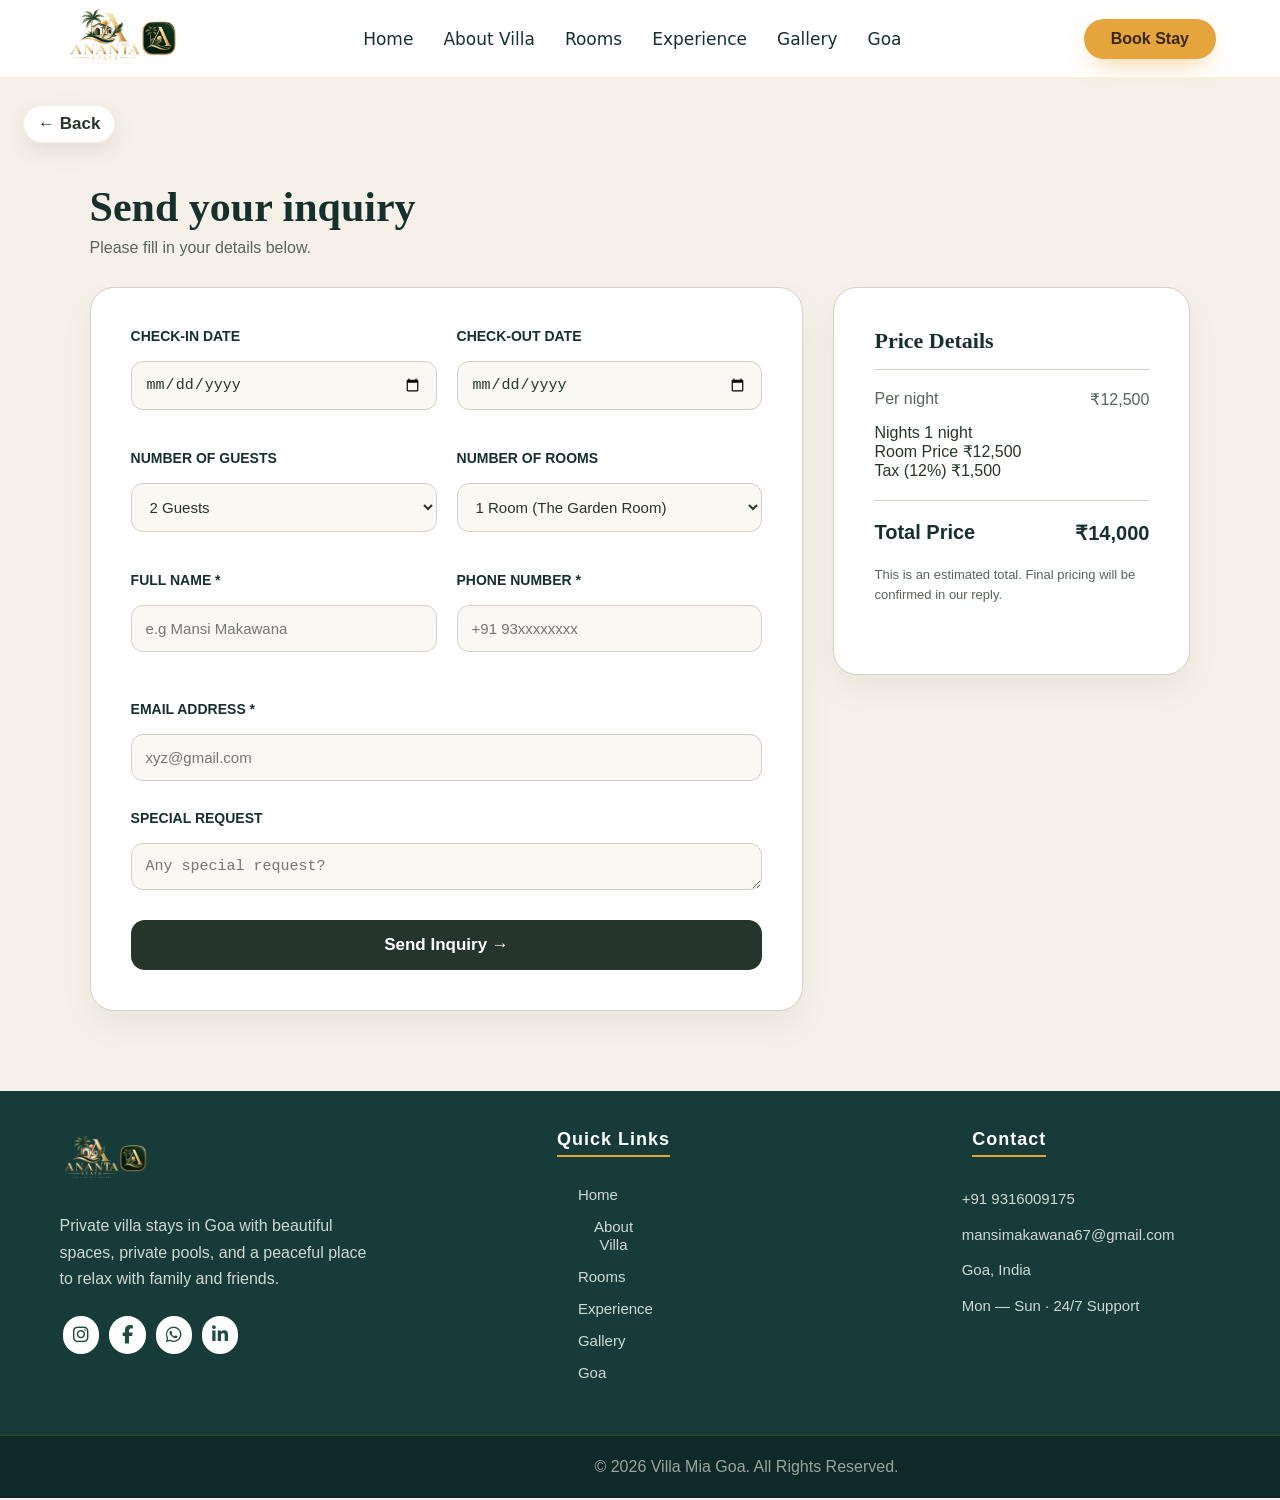
==== commit 64bcd3f5: "link" ====
--- a/booking.html
+++ b/booking.html
@@ -177,7 +177,7 @@
     <nav>
         <!-- ==========Navbar=========== -->
         <div class="logo">
-            <img src="image/logo.avif" alt="">
+            <img src="image/logo.png" alt="">
         </div>
         <ul>
 
@@ -318,7 +318,7 @@
         <div class="footer-container">
 
             <div class="footer-col">
-                <img src="image/logo.avif" alt="" class="lo">
+                <img src="image/logo.png" alt="" class="lo">
 
                 <p style="padding: 1% 0 0 10%; line-height:1.65; font-size: 16px; width: 92%; text-align: start;">
                     Private villa stays in Goa with beautiful spaces, private pools, and a peaceful place to relax with
